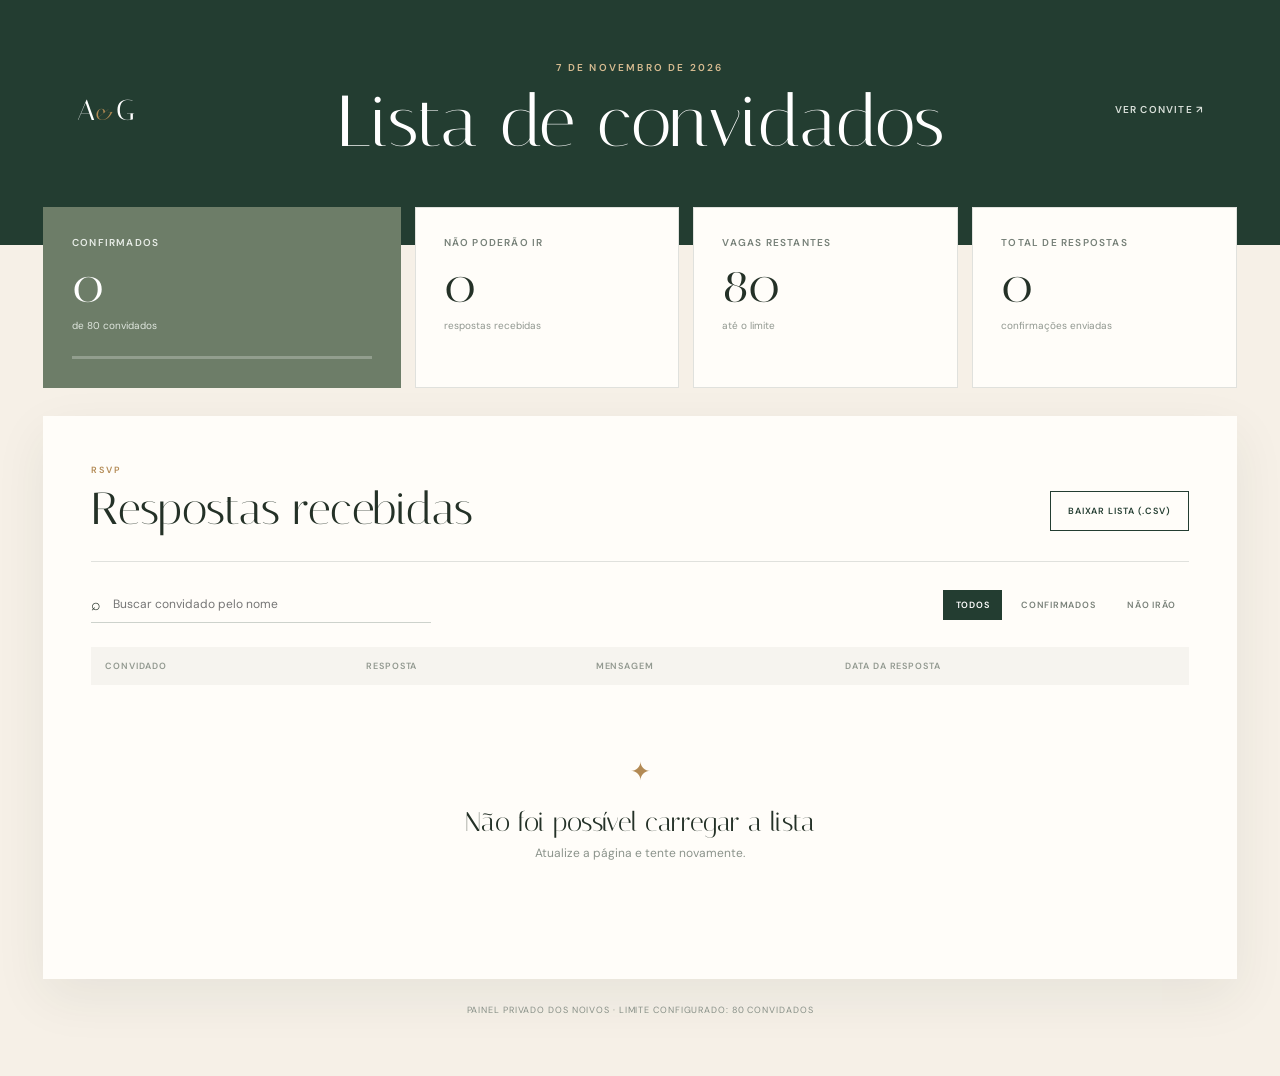
==== admin.html @ 275a6e80 "Remove senha do painel" ====
<!doctype html>
<html lang="pt-BR">
  <head>
    <meta charset="UTF-8" />
    <meta name="viewport" content="width=device-width, initial-scale=1.0" />
    <meta name="theme-color" content="#233d31" />
    <meta name="description" content="Painel de confirmações do casamento de André e Giselly." />
    <title>Lista de convidados | André & Giselly</title>
    <link rel="preconnect" href="https://fonts.googleapis.com" />
    <link rel="preconnect" href="https://fonts.gstatic.com" crossorigin />
    <link href="https://fonts.googleapis.com/css2?family=DM+Sans:wght@400;500;600&family=Italiana&display=swap" rel="stylesheet" />
    <link rel="stylesheet" href="admin.css" />
  </head>
  <body>
    <div id="dashboard">
    <header class="admin-header">
      <a class="monogram" href="index.html" aria-label="Voltar para o convite">A<span>&</span>G</a>
      <div>
        <p>7 de novembro de 2026</p>
        <h1>Lista de convidados</h1>
      </div>
      <a class="back-link" href="index.html">Ver convite ↗</a>
    </header>

    <main>
      <section class="summary" aria-label="Resumo das confirmações">
        <article class="summary-card primary">
          <span>Confirmados</span>
          <strong id="confirmed-count">0</strong>
          <small>de 80 convidados</small>
          <div class="capacity-bar" aria-hidden="true"><i id="capacity-progress"></i></div>
        </article>
        <article class="summary-card">
          <span>Não poderão ir</span>
          <strong id="declined-count">0</strong>
          <small>respostas recebidas</small>
        </article>
        <article class="summary-card">
          <span>Vagas restantes</span>
          <strong id="remaining-count">80</strong>
          <small>até o limite</small>
        </article>
        <article class="summary-card">
          <span>Total de respostas</span>
          <strong id="response-count">0</strong>
          <small>confirmações enviadas</small>
        </article>
      </section>

      <section class="guest-panel">
        <div class="panel-heading">
          <div>
            <p class="eyebrow">RSVP</p>
            <h2>Respostas recebidas</h2>
          </div>
          <button id="export-button" class="export-button" type="button">Baixar lista (.csv)</button>
        </div>

        <div class="toolbar">
          <label class="search-field">
            <span aria-hidden="true">⌕</span>
            <input id="search" type="search" placeholder="Buscar convidado pelo nome" autocomplete="off" />
          </label>
          <div class="filters" aria-label="Filtrar respostas">
            <button class="filter active" type="button" data-filter="Todos">Todos</button>
            <button class="filter" type="button" data-filter="Sim">Confirmados</button>
            <button class="filter" type="button" data-filter="Não">Não irão</button>
          </div>
        </div>

        <div class="table-wrap">
          <table>
            <thead>
              <tr>
                <th>Convidado</th>
                <th>Resposta</th>
                <th>Mensagem</th>
                <th>Data da resposta</th>
              </tr>
            </thead>
            <tbody id="guest-list"></tbody>
          </table>
          <div class="empty-state" id="empty-state">
            <span>✦</span>
            <h3>Nenhuma resposta por aqui</h3>
            <p>As confirmações aparecerão nesta lista.</p>
          </div>
        </div>
      </section>

      <p class="storage-note">Painel privado dos noivos · Limite configurado: 80 convidados</p>
    </main>

    </div>

    <script src="config.js"></script>
    <script src="admin.js"></script>
  </body>
</html>
---- admin.css ----
:root {
  --cream: #f6f0e7;
  --paper: #fffdf9;
  --ink: #243127;
  --forest: #233d31;
  --sage: #70806b;
  --gold: #b38a54;
  --line: rgba(35, 61, 49, .14);
  --serif: "Italiana", Georgia, serif;
  --sans: "DM Sans", Arial, sans-serif;
}

* { box-sizing: border-box; }
body { min-height: 100vh; margin: 0; color: var(--ink); background: var(--cream); font-family: var(--sans); }
button, input { font: inherit; }
.login-screen { min-height: 100vh; display: grid; place-items: center; padding: 25px; background: var(--forest); }
.login-card { width: min(460px, 100%); padding: clamp(35px, 6vw, 60px); text-align: center; background: var(--paper); box-shadow: 0 30px 80px rgba(0,0,0,.25); }
.login-mark { margin-bottom: 30px; color: var(--forest); font-size: 38px; }
.login-card h1 { margin: 0 0 16px; font: 400 45px/1.05 var(--serif); }
.login-card > p:not(.eyebrow) { color: #778078; font-size: 12px; line-height: 1.6; }
.login-card form { margin: 35px 0 25px; text-align: left; }
.login-card label { display: block; margin-bottom: 9px; font-size: 9px; font-weight: 600; letter-spacing: .12em; text-transform: uppercase; }
.login-card input { width: 100%; padding: 13px 3px; border: 0; border-bottom: 1px solid #bdc4bd; outline: 0; background: transparent; }
.login-card input:focus { border-color: var(--gold); }
.login-card form button { width: 100%; margin-top: 22px; padding: 15px; border: 0; cursor: pointer; color: white; background: var(--forest); font-size: 10px; font-weight: 600; letter-spacing: .1em; text-transform: uppercase; }
.login-card form button:disabled { cursor: wait; opacity: .65; }
.login-card > a { color: #7d867d; font-size: 9px; font-weight: 600; letter-spacing: .1em; text-transform: uppercase; }
.login-error { margin: 10px 0 0; color: #a0443c !important; font-size: 10px !important; }
.admin-header { min-height: 245px; display: grid; grid-template-columns: 1fr auto 1fr; align-items: center; gap: 30px; padding: 42px 6vw 68px; color: white; background: var(--forest); }
.admin-header > div { text-align: center; }
.admin-header p { margin: 0 0 12px; color: #d7bc91; font-size: 10px; font-weight: 600; letter-spacing: .22em; text-transform: uppercase; }
.admin-header h1 { margin: 0; font: 400 clamp(44px, 6vw, 72px)/1 var(--serif); }
.monogram { justify-self: start; color: white; font: 29px var(--serif); letter-spacing: -.08em; text-decoration: none; }
.monogram span { margin: 0 4px; color: var(--gold); font-size: .7em; }
.back-link { justify-self: end; color: #d9e0da; font-size: 10px; font-weight: 600; letter-spacing: .12em; text-decoration: none; text-transform: uppercase; }
main { max-width: 1250px; margin: -38px auto 0; padding: 0 28px 60px; position: relative; }
.summary { display: grid; grid-template-columns: 1.35fr repeat(3, 1fr); gap: 14px; margin-bottom: 28px; }
.summary-card { min-height: 160px; padding: 28px; border: 1px solid var(--line); background: var(--paper); }
.summary-card.primary { color: white; background: #6d7d68; border-color: #6d7d68; }
.summary-card > span { display: block; color: #768078; font-size: 10px; font-weight: 600; letter-spacing: .12em; text-transform: uppercase; }
.summary-card.primary > span { color: #e7ece6; }
.summary-card strong { display: block; margin: 12px 0 2px; font: 400 50px/1 var(--serif); }
.summary-card small { color: #90978f; font-size: 10px; }
.summary-card.primary small { color: #e0e7df; }
.capacity-bar { height: 3px; margin-top: 22px; overflow: hidden; background: rgba(255,255,255,.25); }
.capacity-bar i { display: block; width: 0; height: 100%; background: #e7cc9e; transition: width .4s ease; }
.guest-panel { padding: clamp(25px, 4vw, 48px); background: var(--paper); box-shadow: 0 18px 50px rgba(35,61,49,.07); }
.panel-heading { display: flex; justify-content: space-between; align-items: end; gap: 20px; padding-bottom: 30px; border-bottom: 1px solid var(--line); }
.eyebrow { margin: 0 0 10px; color: var(--gold); font-size: 9px; font-weight: 600; letter-spacing: .22em; }
.panel-heading h2 { margin: 0; font: 400 clamp(32px, 4vw, 45px)/1 var(--serif); }
.export-button { padding: 13px 17px; border: 1px solid var(--forest); cursor: pointer; color: var(--forest); background: transparent; font-size: 9px; font-weight: 600; letter-spacing: .1em; text-transform: uppercase; transition: .2s; }
.export-button:hover { color: white; background: var(--forest); }
.toolbar { display: flex; justify-content: space-between; align-items: center; gap: 20px; padding: 24px 0; }
.search-field { width: min(340px, 100%); display: flex; align-items: center; gap: 9px; border-bottom: 1px solid #cdd2cc; }
.search-field input { width: 100%; padding: 10px 3px; border: 0; outline: 0; background: transparent; font-size: 12px; }
.filters { display: flex; gap: 6px; }
.filter { padding: 9px 13px; border: 0; cursor: pointer; color: #798179; background: transparent; font-size: 9px; font-weight: 600; letter-spacing: .08em; text-transform: uppercase; }
.filter.active { color: white; background: var(--forest); }
.table-wrap { overflow-x: auto; }
table { width: 100%; border-collapse: collapse; }
th { padding: 13px 14px; color: #929990; background: #f6f4ef; font-size: 9px; font-weight: 600; letter-spacing: .1em; text-align: left; text-transform: uppercase; }
td { padding: 19px 14px; border-bottom: 1px solid var(--line); color: #626b63; font-size: 12px; }
td:first-child { color: var(--ink); font-weight: 600; }
.message-cell { max-width: 350px; white-space: nowrap; overflow: hidden; text-overflow: ellipsis; }
.status { display: inline-block; padding: 6px 9px; border-radius: 30px; font-size: 9px; font-weight: 600; letter-spacing: .06em; text-transform: uppercase; }
.status.yes { color: #3b5b43; background: #e5eee5; }
.status.no { color: #8a4d48; background: #f3e6e3; }
.empty-state { padding: 70px 20px; text-align: center; }
.empty-state span { color: var(--gold); font-size: 25px; }
.empty-state h3 { margin: 18px 0 7px; font: 400 27px var(--serif); }
.empty-state p { margin: 0; color: #8b938b; font-size: 12px; }
.storage-note { margin: 25px 0 0; color: #878f87; font-size: 9px; letter-spacing: .1em; text-align: center; text-transform: uppercase; }
.hidden { display: none !important; }

@media (max-width: 850px) {
  .admin-header { grid-template-columns: 1fr auto; padding-bottom: 60px; }
  .admin-header > div { grid-column: 1 / -1; grid-row: 2; }
  .summary { grid-template-columns: 1fr 1fr; }
  main { padding-inline: 16px; }
}

@media (max-width: 600px) {
  .admin-header { min-height: 270px; }
  .summary { grid-template-columns: 1fr 1fr; gap: 8px; }
  .summary-card { min-height: 135px; padding: 20px; }
  .summary-card strong { font-size: 40px; }
  .panel-heading, .toolbar { align-items: stretch; flex-direction: column; }
  .export-button, .search-field { width: 100%; }
  .filters { overflow-x: auto; }
  th:nth-child(3), td:nth-child(3) { display: none; }
}
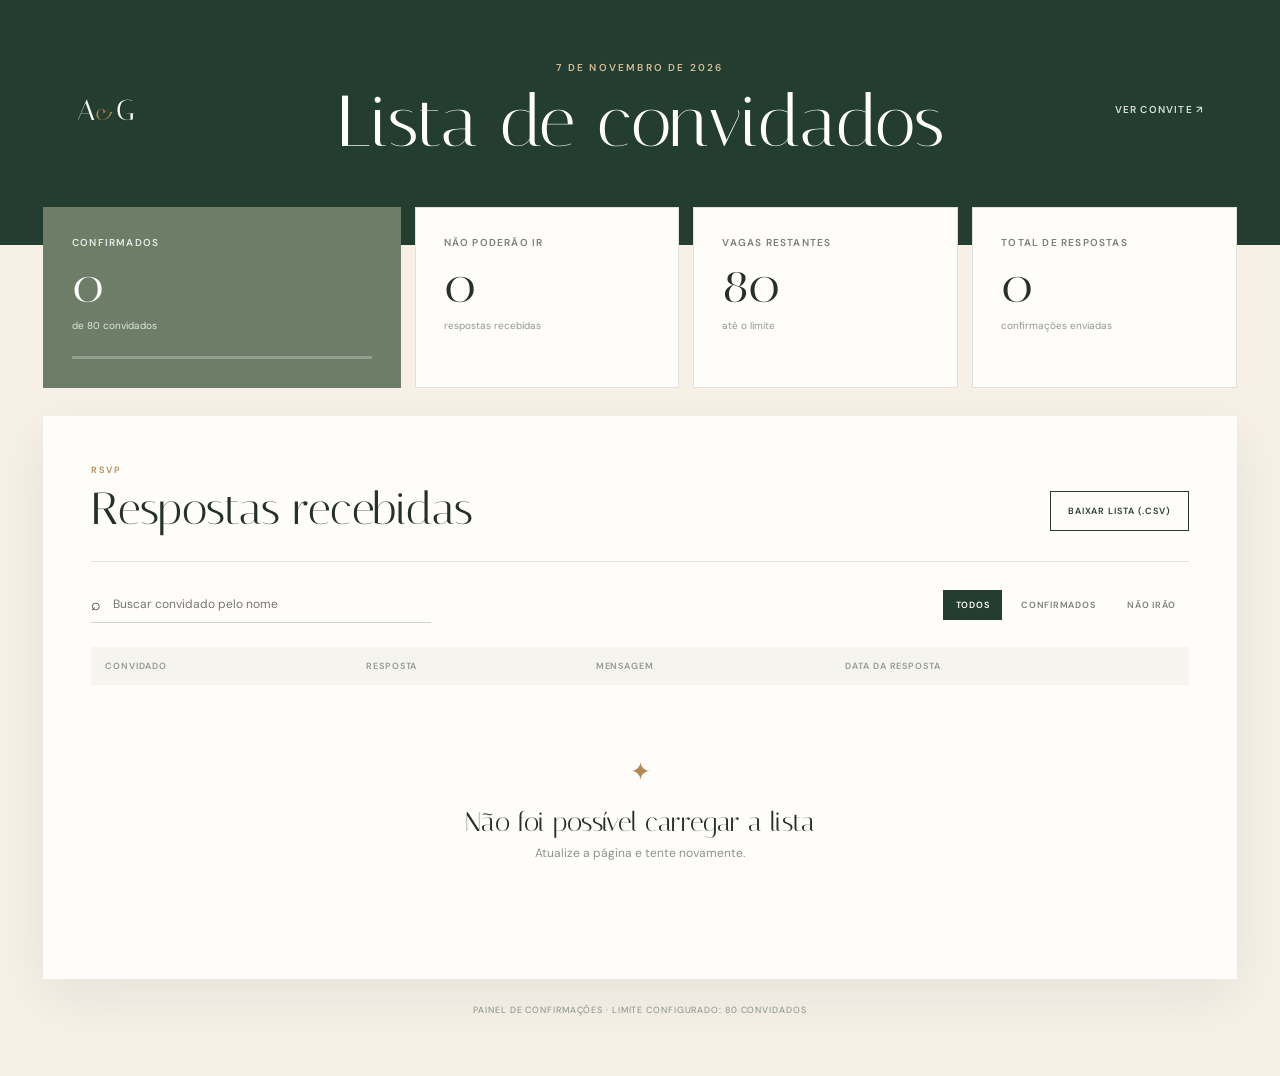
==== commit e34bc35e: "Atualiza texto do painel" ====
--- a/admin.html
+++ b/admin.html
@@ -88,7 +88,7 @@
         </div>
       </section>
 
-      <p class="storage-note">Painel privado dos noivos · Limite configurado: 80 convidados</p>
+      <p class="storage-note">Painel de confirmações · Limite configurado: 80 convidados</p>
     </main>
 
     </div>
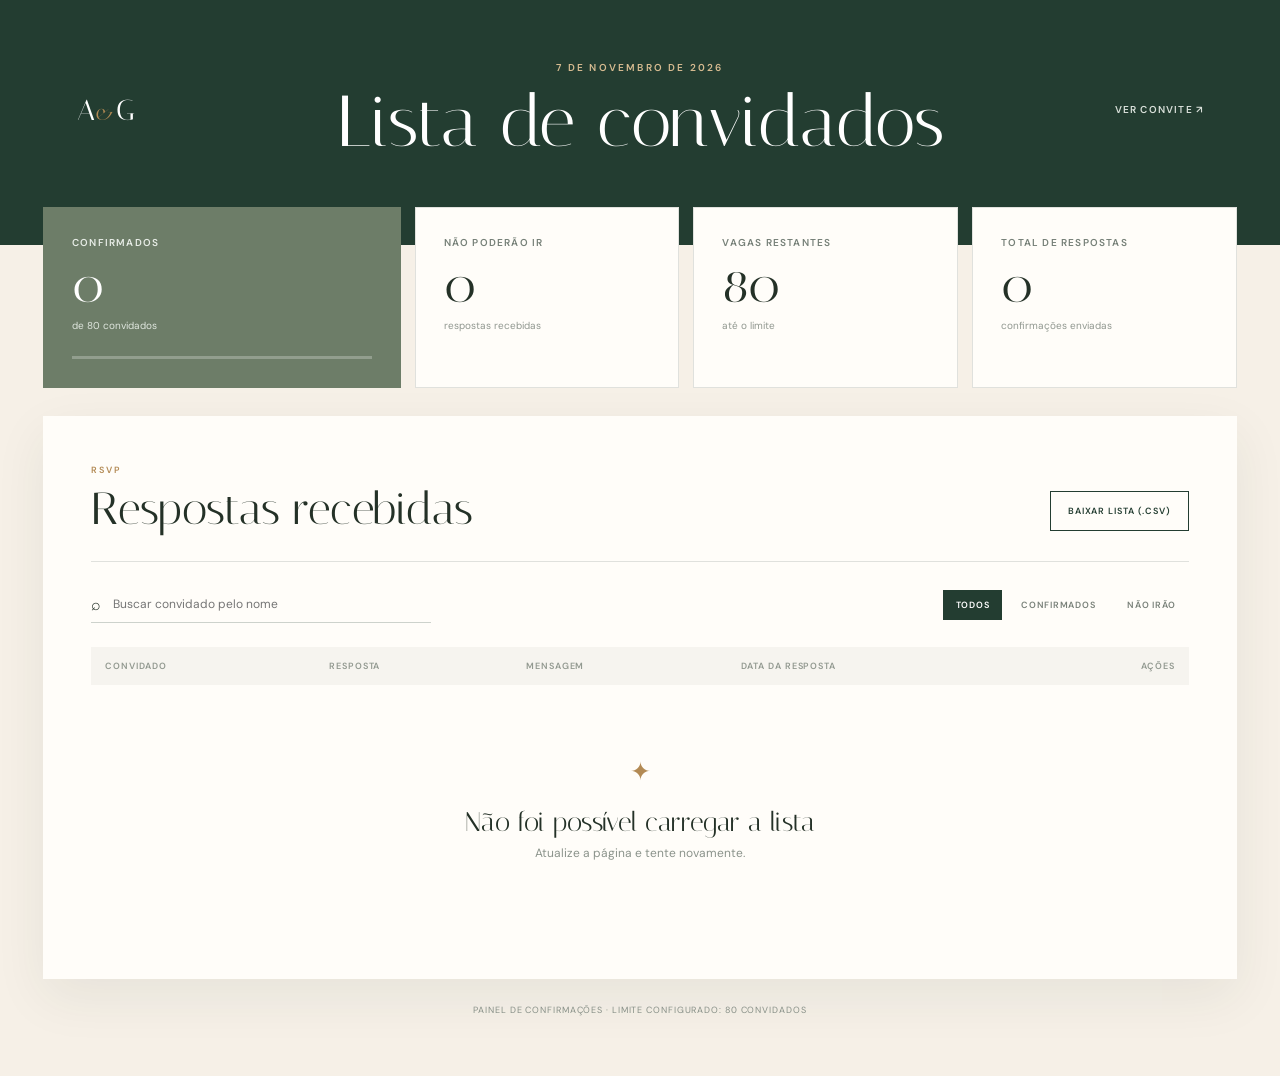
==== commit abe3e668: "Adiciona orientações e exclusão" ====
--- a/admin.html
+++ b/admin.html
@@ -76,6 +76,7 @@
                 <th>Resposta</th>
                 <th>Mensagem</th>
                 <th>Data da resposta</th>
+                <th>Ações</th>
               </tr>
             </thead>
             <tbody id="guest-list"></tbody>
--- a/admin.css
+++ b/admin.css
@@ -61,10 +61,14 @@
 th { padding: 13px 14px; color: #929990; background: #f6f4ef; font-size: 9px; font-weight: 600; letter-spacing: .1em; text-align: left; text-transform: uppercase; }
 td { padding: 19px 14px; border-bottom: 1px solid var(--line); color: #626b63; font-size: 12px; }
 td:first-child { color: var(--ink); font-weight: 600; }
+th:last-child, td:last-child { text-align: right; }
 .message-cell { max-width: 350px; white-space: nowrap; overflow: hidden; text-overflow: ellipsis; }
 .status { display: inline-block; padding: 6px 9px; border-radius: 30px; font-size: 9px; font-weight: 600; letter-spacing: .06em; text-transform: uppercase; }
 .status.yes { color: #3b5b43; background: #e5eee5; }
 .status.no { color: #8a4d48; background: #f3e6e3; }
+.delete-button { padding: 7px 10px; border: 1px solid #b86b62; cursor: pointer; color: #9d4d45; background: transparent; font-size: 9px; font-weight: 600; letter-spacing: .06em; text-transform: uppercase; transition: .2s; }
+.delete-button:hover { color: white; background: #9d4d45; }
+.delete-button:disabled { cursor: wait; opacity: .55; }
 .empty-state { padding: 70px 20px; text-align: center; }
 .empty-state span { color: var(--gold); font-size: 25px; }
 .empty-state h3 { margin: 18px 0 7px; font: 400 27px var(--serif); }
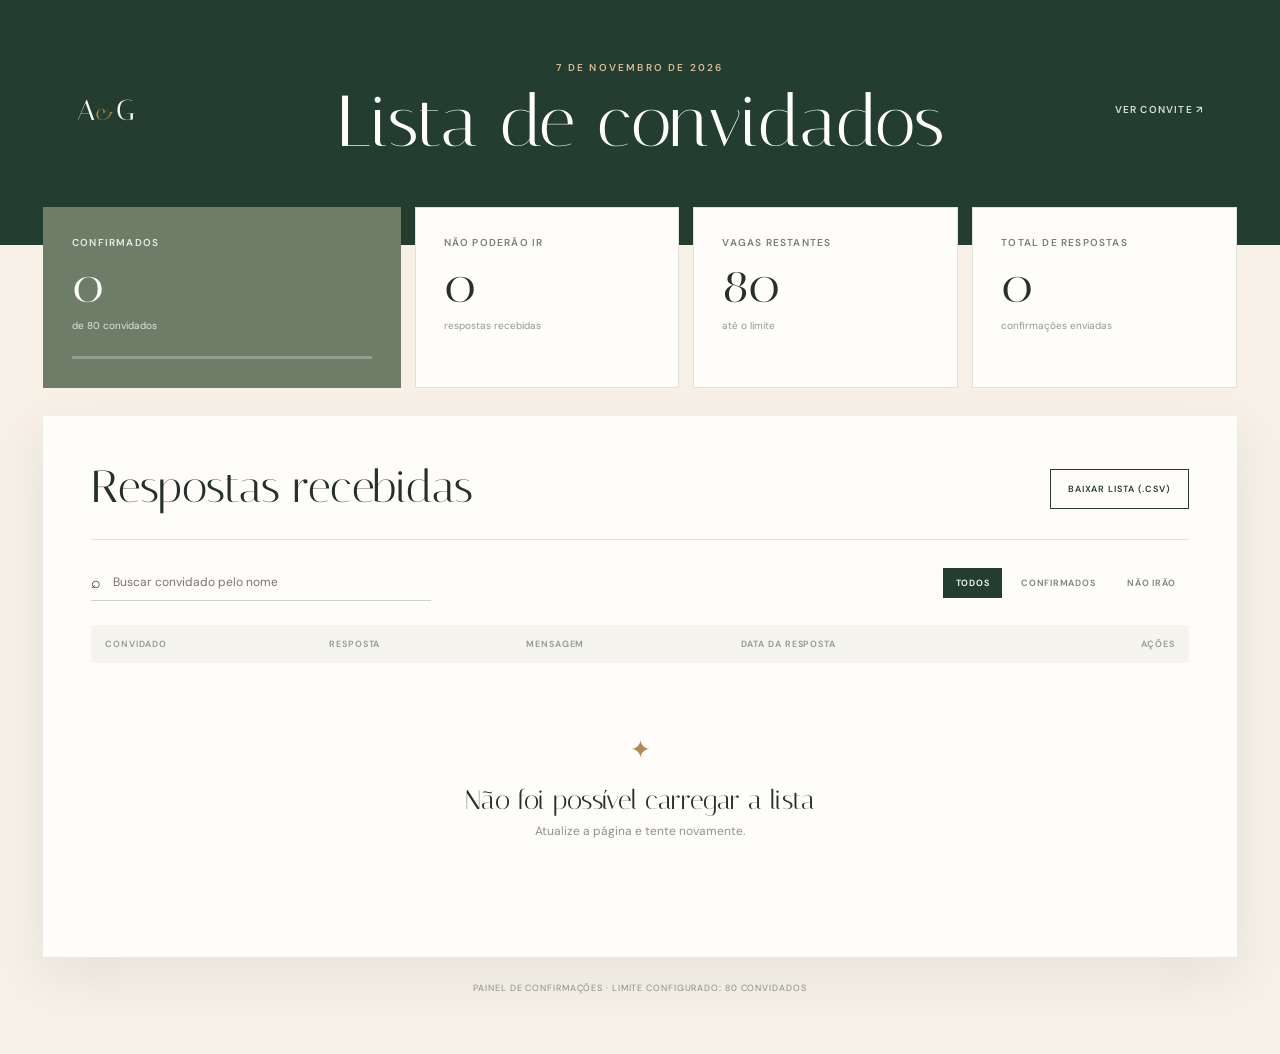
==== commit d34c2c17: "Remove sigla RSVP das páginas" ====
--- a/admin.html
+++ b/admin.html
@@ -50,7 +50,6 @@
       <section class="guest-panel">
         <div class="panel-heading">
           <div>
-            <p class="eyebrow">RSVP</p>
             <h2>Respostas recebidas</h2>
           </div>
           <button id="export-button" class="export-button" type="button">Baixar lista (.csv)</button>
--- a/admin.css
+++ b/admin.css
@@ -11,7 +11,7 @@
 }
 
 * { box-sizing: border-box; }
-body { min-height: 100vh; margin: 0; color: var(--ink); background: var(--cream); font-family: var(--sans); }
+body { min-height: 100vh; margin: 0; overflow-x: hidden; color: var(--ink); background: var(--cream); font-family: var(--sans); }
 button, input { font: inherit; }
 .login-screen { min-height: 100vh; display: grid; place-items: center; padding: 25px; background: var(--forest); }
 .login-card { width: min(460px, 100%); padding: clamp(35px, 6vw, 60px); text-align: center; background: var(--paper); box-shadow: 0 30px 80px rgba(0,0,0,.25); }
@@ -84,12 +84,38 @@
 }
 
 @media (max-width: 600px) {
-  .admin-header { min-height: 270px; }
+  .admin-header { min-height: 235px; gap: 18px; padding: 25px 18px 55px; }
+  .admin-header h1 { font-size: 42px; }
+  .admin-header p { letter-spacing: .13em; }
+  .back-link { font-size: 8px; }
+  main { margin-top: -28px; padding: 0 10px 40px; }
   .summary { grid-template-columns: 1fr 1fr; gap: 8px; }
-  .summary-card { min-height: 135px; padding: 20px; }
-  .summary-card strong { font-size: 40px; }
+  .summary-card { min-width: 0; min-height: 128px; padding: 17px 14px; }
+  .summary-card > span { font-size: 8px; letter-spacing: .08em; }
+  .summary-card strong { font-size: 38px; }
+  .capacity-bar { margin-top: 15px; }
+  .guest-panel { padding: 24px 14px; }
   .panel-heading, .toolbar { align-items: stretch; flex-direction: column; }
   .export-button, .search-field { width: 100%; }
-  .filters { overflow-x: auto; }
-  th:nth-child(3), td:nth-child(3) { display: none; }
+  .filters { display: grid; grid-template-columns: repeat(3, 1fr); overflow: visible; }
+  .filter { padding-inline: 7px; }
+  .table-wrap { overflow: visible; }
+  table, tbody, tr, td { display: block; width: 100%; }
+  thead { display: none; }
+  tr { margin-bottom: 12px; padding: 15px; border: 1px solid var(--line); background: #fff; }
+  td { display: grid; grid-template-columns: 92px minmax(0, 1fr); align-items: start; gap: 10px; padding: 9px 0; border-bottom: 1px solid var(--line); text-align: left !important; overflow-wrap: anywhere; }
+  td::before { content: attr(data-label); color: #929990; font-size: 8px; font-weight: 600; letter-spacing: .1em; text-transform: uppercase; }
+  td:first-child { padding-top: 0; }
+  td:last-child { padding-bottom: 0; border-bottom: 0; }
+  .message-cell { max-width: none; white-space: normal; overflow: visible; text-overflow: clip; }
+  .delete-button { justify-self: start; min-height: 38px; }
+  .empty-state { padding: 48px 14px; }
 }
+
+@media (max-width: 380px) {
+  .admin-header h1 { font-size: 36px; }
+  .summary { grid-template-columns: 1fr; }
+  .summary-card { min-height: 115px; }
+  .filters { grid-template-columns: 1fr; }
+  td { grid-template-columns: 78px minmax(0, 1fr); }
+}
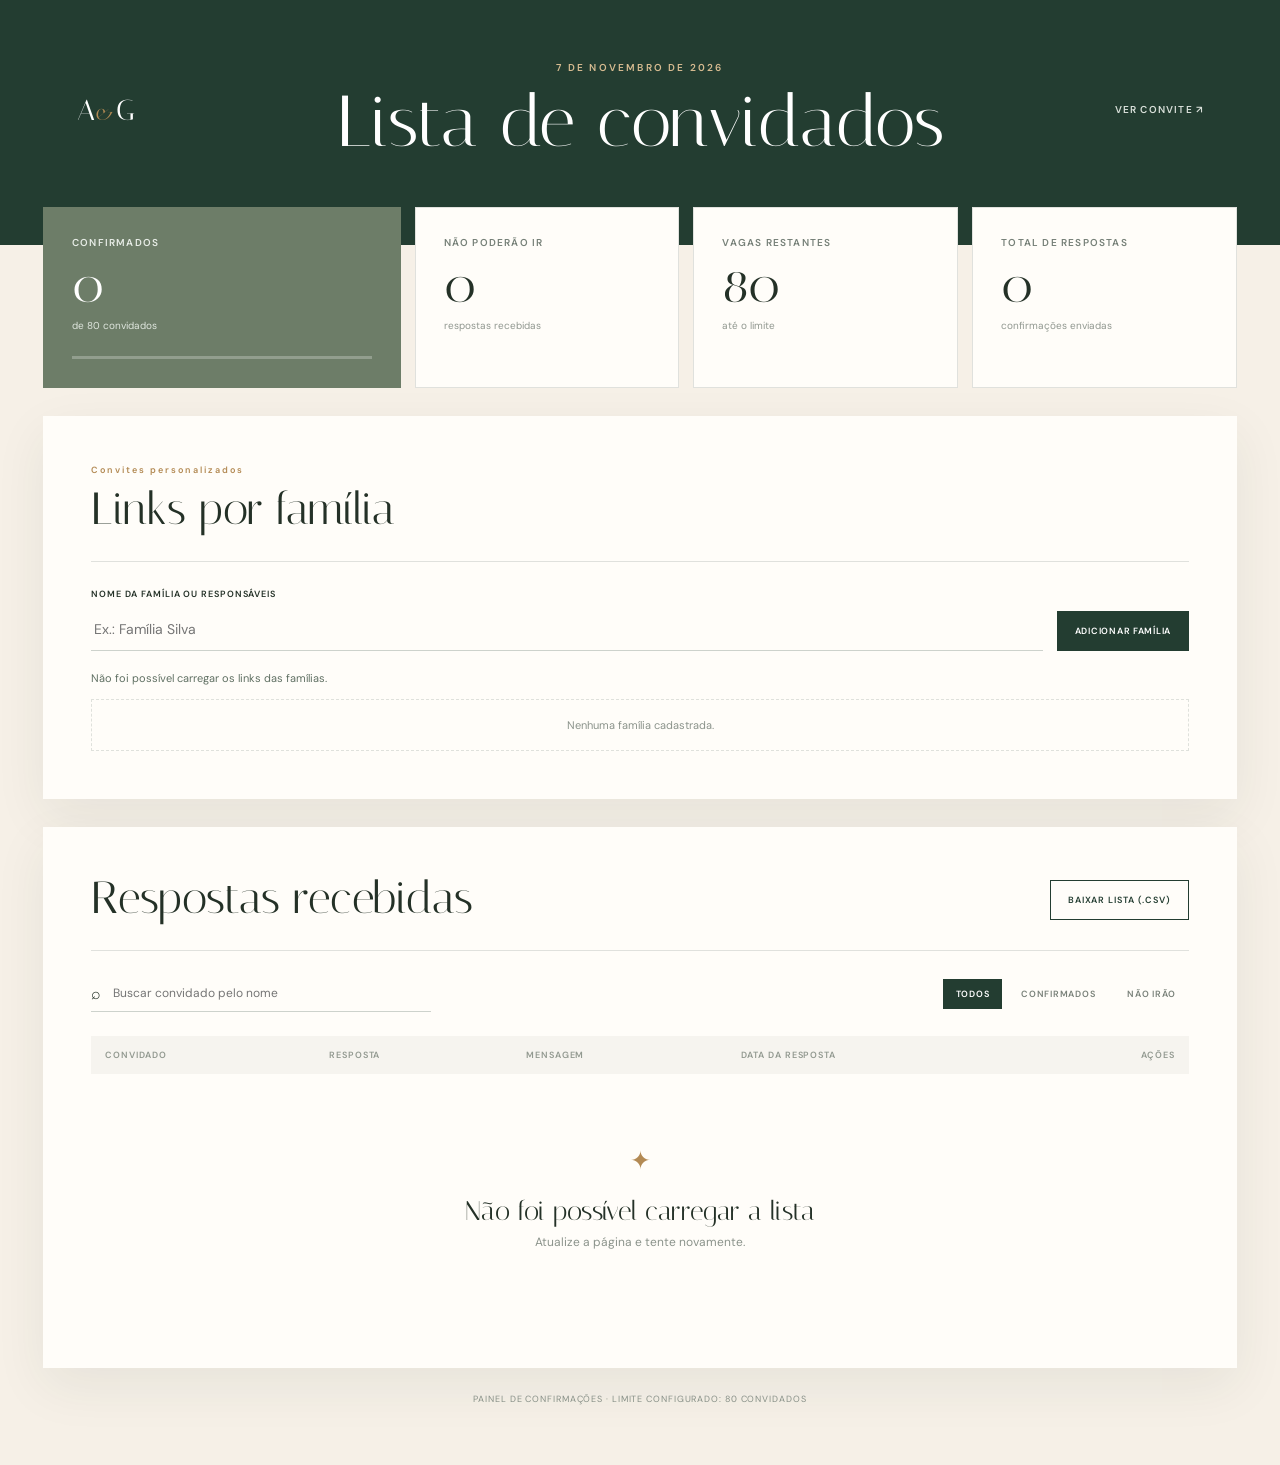
==== commit a77121a8: "Adiciona links personalizados por família" ====
--- a/admin.html
+++ b/admin.html
@@ -45,6 +45,25 @@
           <strong id="response-count">0</strong>
           <small>confirmações enviadas</small>
         </article>
+      </section>
+
+      <section class="family-panel">
+        <div class="panel-heading">
+          <div>
+            <p class="eyebrow">Convites personalizados</p>
+            <h2>Links por família</h2>
+          </div>
+        </div>
+        <form class="family-form" id="family-form">
+          <label class="family-field">
+            <span>Nome da família ou responsáveis</span>
+            <input id="family-input" type="text" maxlength="120" placeholder="Ex.: Família Silva" required />
+          </label>
+          <button class="family-add-button" type="submit">Adicionar família</button>
+        </form>
+        <p class="family-feedback" id="family-feedback" role="status" aria-live="polite"></p>
+        <div class="family-list" id="family-list"></div>
+        <div class="family-empty" id="family-empty">Nenhuma família cadastrada.</div>
       </section>
 
       <section class="guest-panel">
--- a/admin.css
+++ b/admin.css
@@ -45,6 +45,23 @@
 .capacity-bar { height: 3px; margin-top: 22px; overflow: hidden; background: rgba(255,255,255,.25); }
 .capacity-bar i { display: block; width: 0; height: 100%; background: #e7cc9e; transition: width .4s ease; }
 .guest-panel { padding: clamp(25px, 4vw, 48px); background: var(--paper); box-shadow: 0 18px 50px rgba(35,61,49,.07); }
+.family-panel { margin-bottom: 28px; padding: clamp(25px, 4vw, 48px); background: var(--paper); box-shadow: 0 18px 50px rgba(35,61,49,.07); }
+.family-form { display: flex; align-items: end; gap: 14px; padding: 26px 0 20px; }
+.family-field { flex: 1; }
+.family-field span { display: block; margin-bottom: 8px; font-size: 9px; font-weight: 600; letter-spacing: .1em; text-transform: uppercase; }
+.family-field input { width: 100%; padding: 12px 3px; border: 0; border-bottom: 1px solid #cdd2cc; outline: 0; background: transparent; font-size: 14px; }
+.family-field input:focus { border-color: var(--gold); }
+.family-add-button, .copy-link-button { padding: 13px 17px; border: 1px solid var(--forest); cursor: pointer; color: white; background: var(--forest); font-size: 9px; font-weight: 600; letter-spacing: .08em; text-transform: uppercase; }
+.family-add-button:disabled { cursor: wait; opacity: .6; }
+.family-feedback { min-height: 18px; margin: 0; color: #607063; font-size: 11px; }
+.family-list { display: grid; gap: 8px; margin-top: 10px; }
+.family-item { display: flex; align-items: center; justify-content: space-between; gap: 18px; padding: 16px 18px; border: 1px solid var(--line); }
+.family-item strong, .family-item small { display: block; }
+.family-item strong { font-size: 13px; }
+.family-item small { margin-top: 4px; color: #90978f; font-size: 9px; }
+.family-actions { display: flex; gap: 7px; }
+.remove-family-button { padding: 11px 13px; border: 1px solid #b86b62; cursor: pointer; color: #9d4d45; background: transparent; font-size: 9px; font-weight: 600; text-transform: uppercase; }
+.family-empty { padding: 18px; color: #8b938b; font-size: 11px; text-align: center; border: 1px dashed var(--line); }
 .panel-heading { display: flex; justify-content: space-between; align-items: end; gap: 20px; padding-bottom: 30px; border-bottom: 1px solid var(--line); }
 .eyebrow { margin: 0 0 10px; color: var(--gold); font-size: 9px; font-weight: 600; letter-spacing: .22em; }
 .panel-heading h2 { margin: 0; font: 400 clamp(32px, 4vw, 45px)/1 var(--serif); }
@@ -95,6 +112,12 @@
   .summary-card strong { font-size: 38px; }
   .capacity-bar { margin-top: 15px; }
   .guest-panel { padding: 24px 14px; }
+  .family-panel { padding: 24px 14px; }
+  .family-form, .family-item { align-items: stretch; flex-direction: column; }
+  .family-field input { font-size: 16px; }
+  .family-add-button { min-height: 44px; }
+  .family-actions { display: grid; grid-template-columns: 1fr 1fr; }
+  .copy-link-button, .remove-family-button { min-height: 40px; }
   .panel-heading, .toolbar { align-items: stretch; flex-direction: column; }
   .export-button, .search-field { width: 100%; }
   .filters { display: grid; grid-template-columns: repeat(3, 1fr); overflow: visible; }
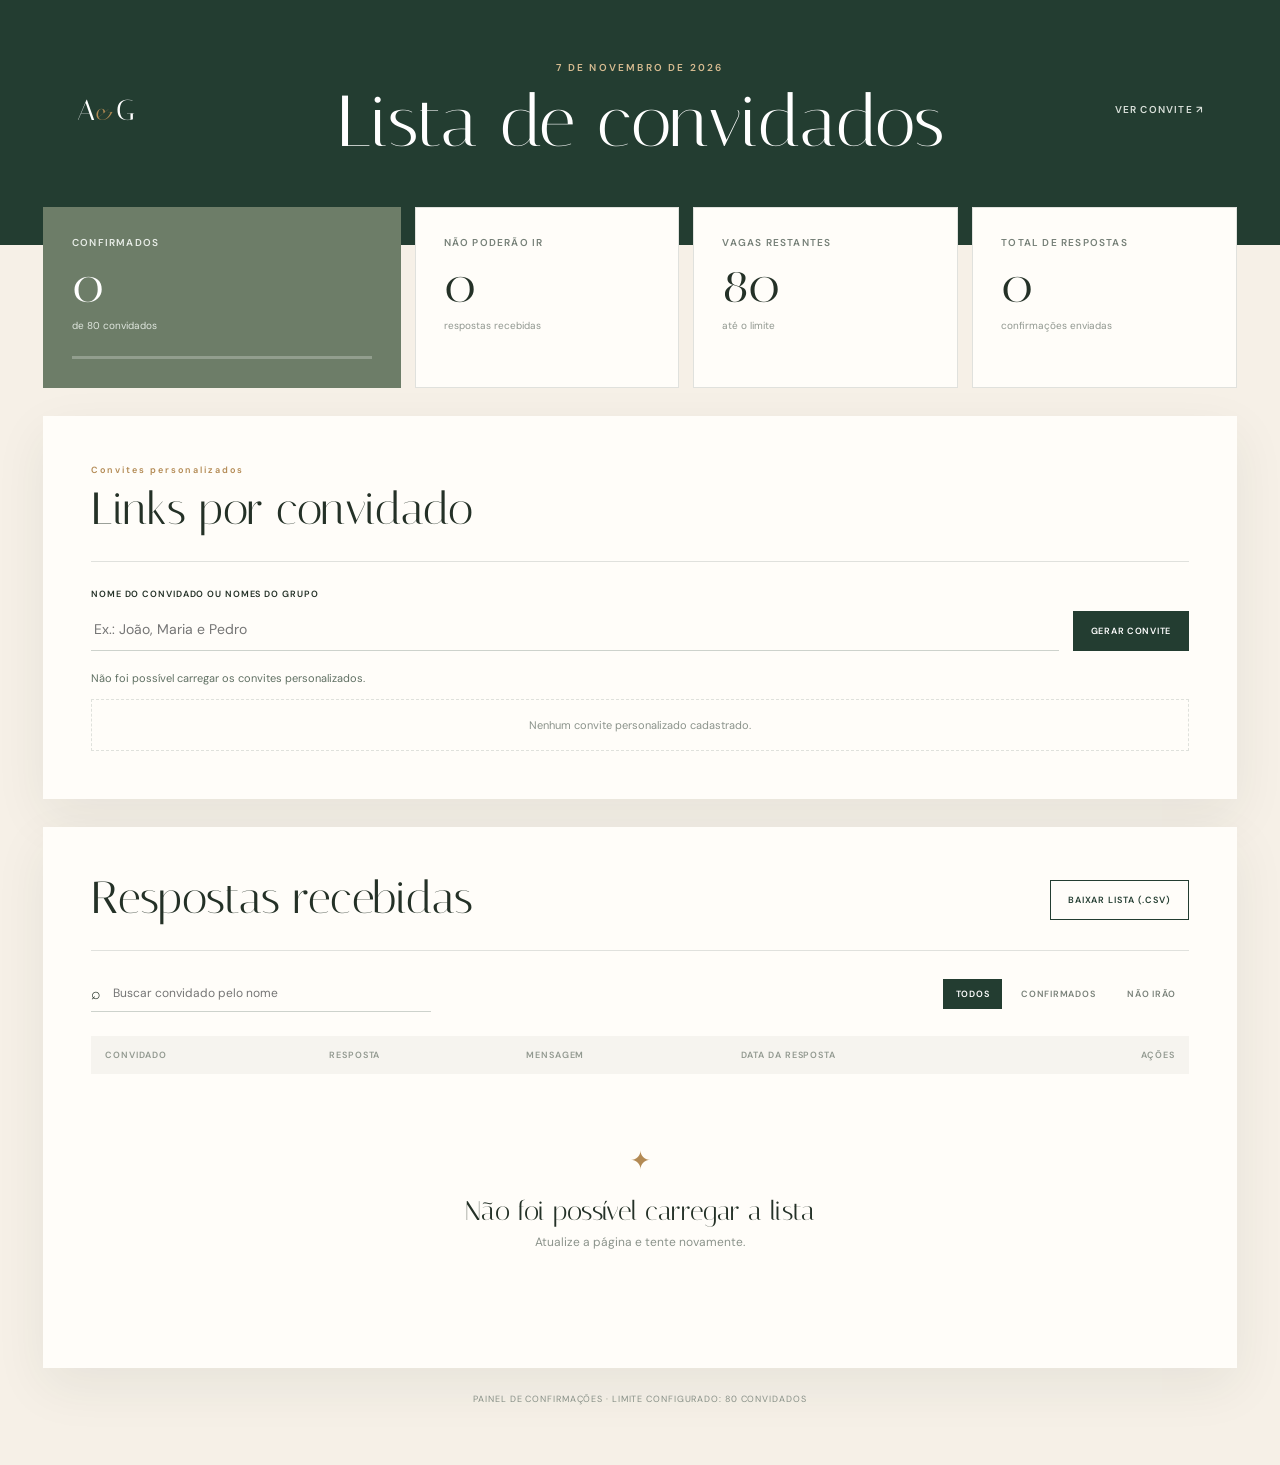
==== commit c0236734: "Personaliza convite com nomes dos convidados" ====
--- a/admin.html
+++ b/admin.html
@@ -9,7 +9,7 @@
     <link rel="preconnect" href="https://fonts.googleapis.com" />
     <link rel="preconnect" href="https://fonts.gstatic.com" crossorigin />
     <link href="https://fonts.googleapis.com/css2?family=DM+Sans:wght@400;500;600&family=Italiana&display=swap" rel="stylesheet" />
-    <link rel="stylesheet" href="admin.css" />
+    <link rel="stylesheet" href="admin.css?v=20260821-4" />
   </head>
   <body>
     <div id="dashboard">
@@ -51,19 +51,19 @@
         <div class="panel-heading">
           <div>
             <p class="eyebrow">Convites personalizados</p>
-            <h2>Links por família</h2>
+            <h2>Links por convidado</h2>
           </div>
         </div>
         <form class="family-form" id="family-form">
           <label class="family-field">
-            <span>Nome da família ou responsáveis</span>
-            <input id="family-input" type="text" maxlength="120" placeholder="Ex.: Família Silva" required />
+            <span>Nome do convidado ou nomes do grupo</span>
+            <input id="family-input" type="text" maxlength="120" placeholder="Ex.: João, Maria e Pedro" required />
           </label>
-          <button class="family-add-button" type="submit">Adicionar família</button>
+          <button class="family-add-button" type="submit">Gerar convite</button>
         </form>
         <p class="family-feedback" id="family-feedback" role="status" aria-live="polite"></p>
         <div class="family-list" id="family-list"></div>
-        <div class="family-empty" id="family-empty">Nenhuma família cadastrada.</div>
+        <div class="family-empty" id="family-empty">Nenhum convite personalizado cadastrado.</div>
       </section>
 
       <section class="guest-panel">
@@ -112,7 +112,7 @@
 
     </div>
 
-    <script src="config.js"></script>
-    <script src="admin.js"></script>
+    <script src="config.js?v=20260821-4"></script>
+    <script src="admin.js?v=20260821-4"></script>
   </body>
 </html>
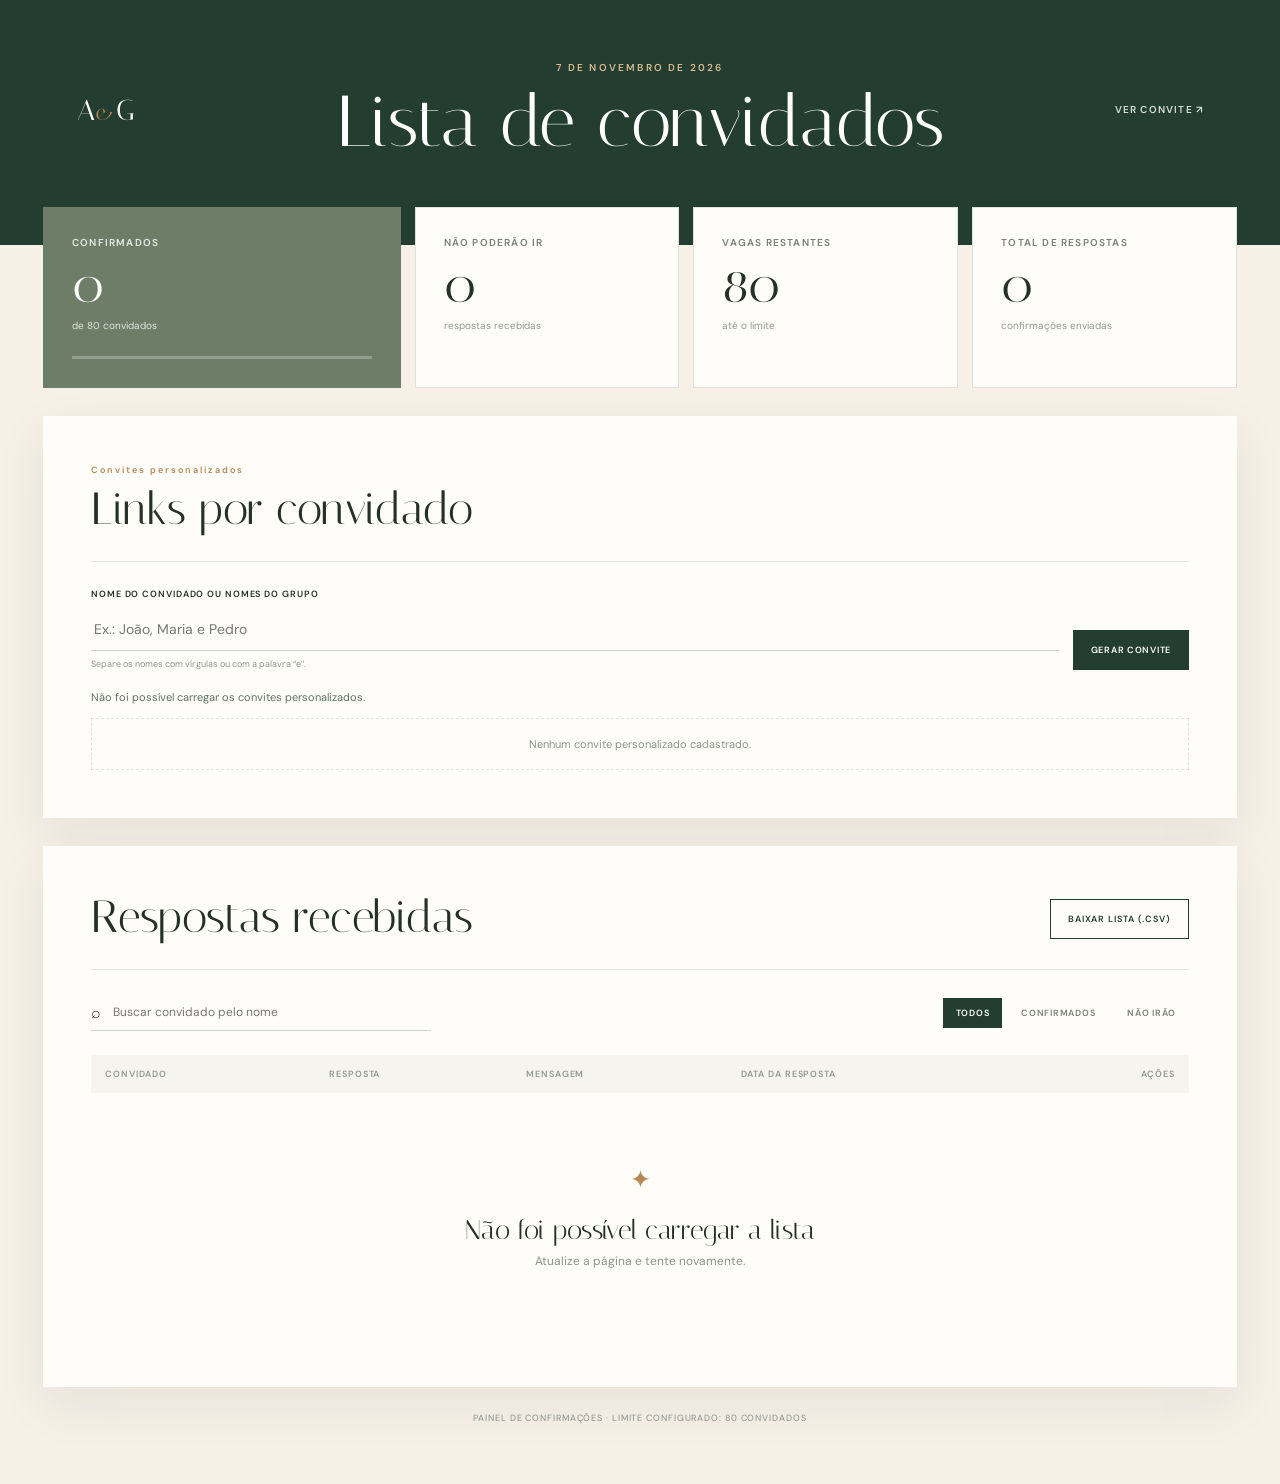
==== commit 57944924: "Conta cada nome nas confirmações" ====
--- a/admin.html
+++ b/admin.html
@@ -9,7 +9,7 @@
     <link rel="preconnect" href="https://fonts.googleapis.com" />
     <link rel="preconnect" href="https://fonts.gstatic.com" crossorigin />
     <link href="https://fonts.googleapis.com/css2?family=DM+Sans:wght@400;500;600&family=Italiana&display=swap" rel="stylesheet" />
-    <link rel="stylesheet" href="admin.css?v=20260821-4" />
+    <link rel="stylesheet" href="admin.css?v=20260821-5" />
   </head>
   <body>
     <div id="dashboard">
@@ -58,6 +58,7 @@
           <label class="family-field">
             <span>Nome do convidado ou nomes do grupo</span>
             <input id="family-input" type="text" maxlength="120" placeholder="Ex.: João, Maria e Pedro" required />
+            <small>Separe os nomes com vírgulas ou com a palavra “e”.</small>
           </label>
           <button class="family-add-button" type="submit">Gerar convite</button>
         </form>
@@ -112,7 +113,7 @@
 
     </div>
 
-    <script src="config.js?v=20260821-4"></script>
-    <script src="admin.js?v=20260821-4"></script>
+    <script src="config.js?v=20260821-5"></script>
+    <script src="admin.js?v=20260821-5"></script>
   </body>
 </html>
--- a/admin.css
+++ b/admin.css
@@ -51,6 +51,7 @@
 .family-field span { display: block; margin-bottom: 8px; font-size: 9px; font-weight: 600; letter-spacing: .1em; text-transform: uppercase; }
 .family-field input { width: 100%; padding: 12px 3px; border: 0; border-bottom: 1px solid #cdd2cc; outline: 0; background: transparent; font-size: 14px; }
 .family-field input:focus { border-color: var(--gold); }
+.family-field small { display: block; margin-top: 7px; color: #90978f; font-size: 9px; }
 .family-add-button, .copy-link-button { padding: 13px 17px; border: 1px solid var(--forest); cursor: pointer; color: white; background: var(--forest); font-size: 9px; font-weight: 600; letter-spacing: .08em; text-transform: uppercase; }
 .family-add-button:disabled { cursor: wait; opacity: .6; }
 .family-feedback { min-height: 18px; margin: 0; color: #607063; font-size: 11px; }
@@ -78,6 +79,7 @@
 th { padding: 13px 14px; color: #929990; background: #f6f4ef; font-size: 9px; font-weight: 600; letter-spacing: .1em; text-align: left; text-transform: uppercase; }
 td { padding: 19px 14px; border-bottom: 1px solid var(--line); color: #626b63; font-size: 12px; }
 td:first-child { color: var(--ink); font-weight: 600; }
+.guest-quantity { display: block; margin-top: 5px; color: #929990; font-size: 9px; font-weight: 400; }
 th:last-child, td:last-child { text-align: right; }
 .message-cell { max-width: 350px; white-space: nowrap; overflow: hidden; text-overflow: ellipsis; }
 .status { display: inline-block; padding: 6px 9px; border-radius: 30px; font-size: 9px; font-weight: 600; letter-spacing: .06em; text-transform: uppercase; }
